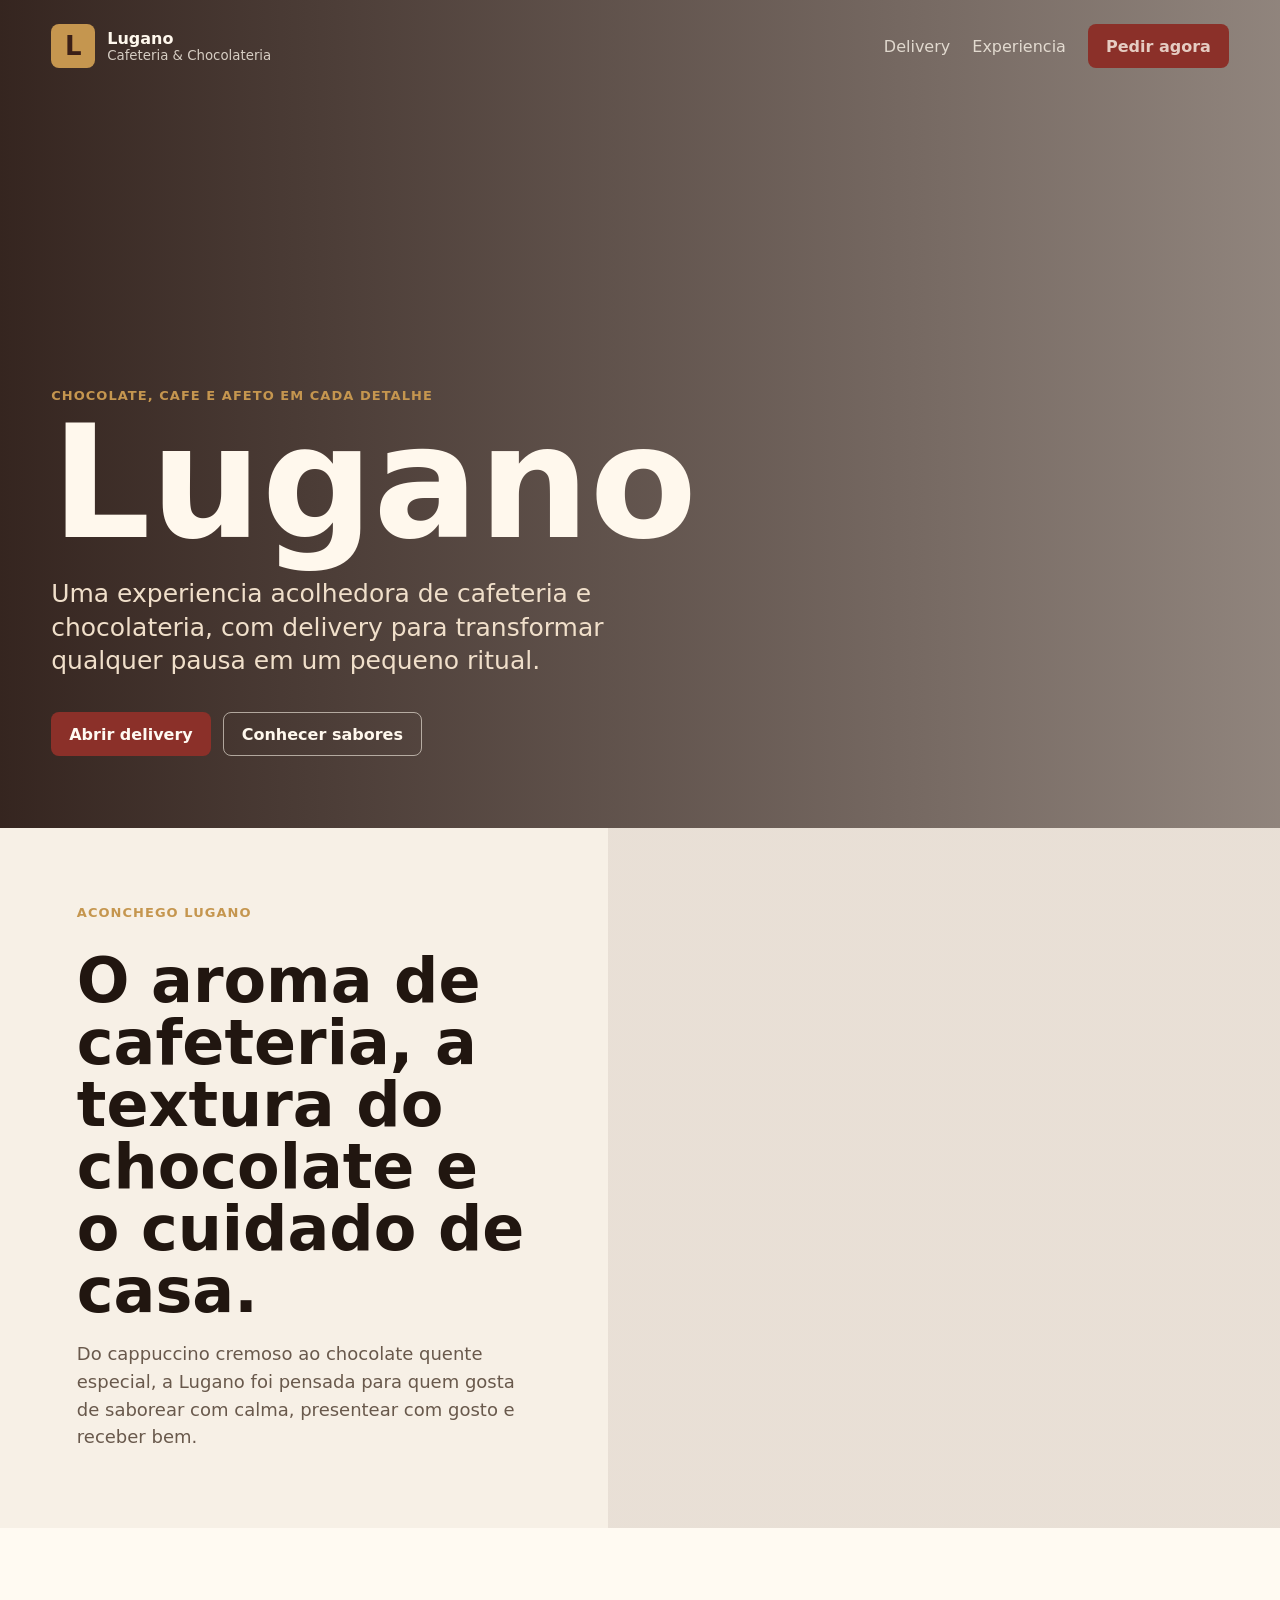
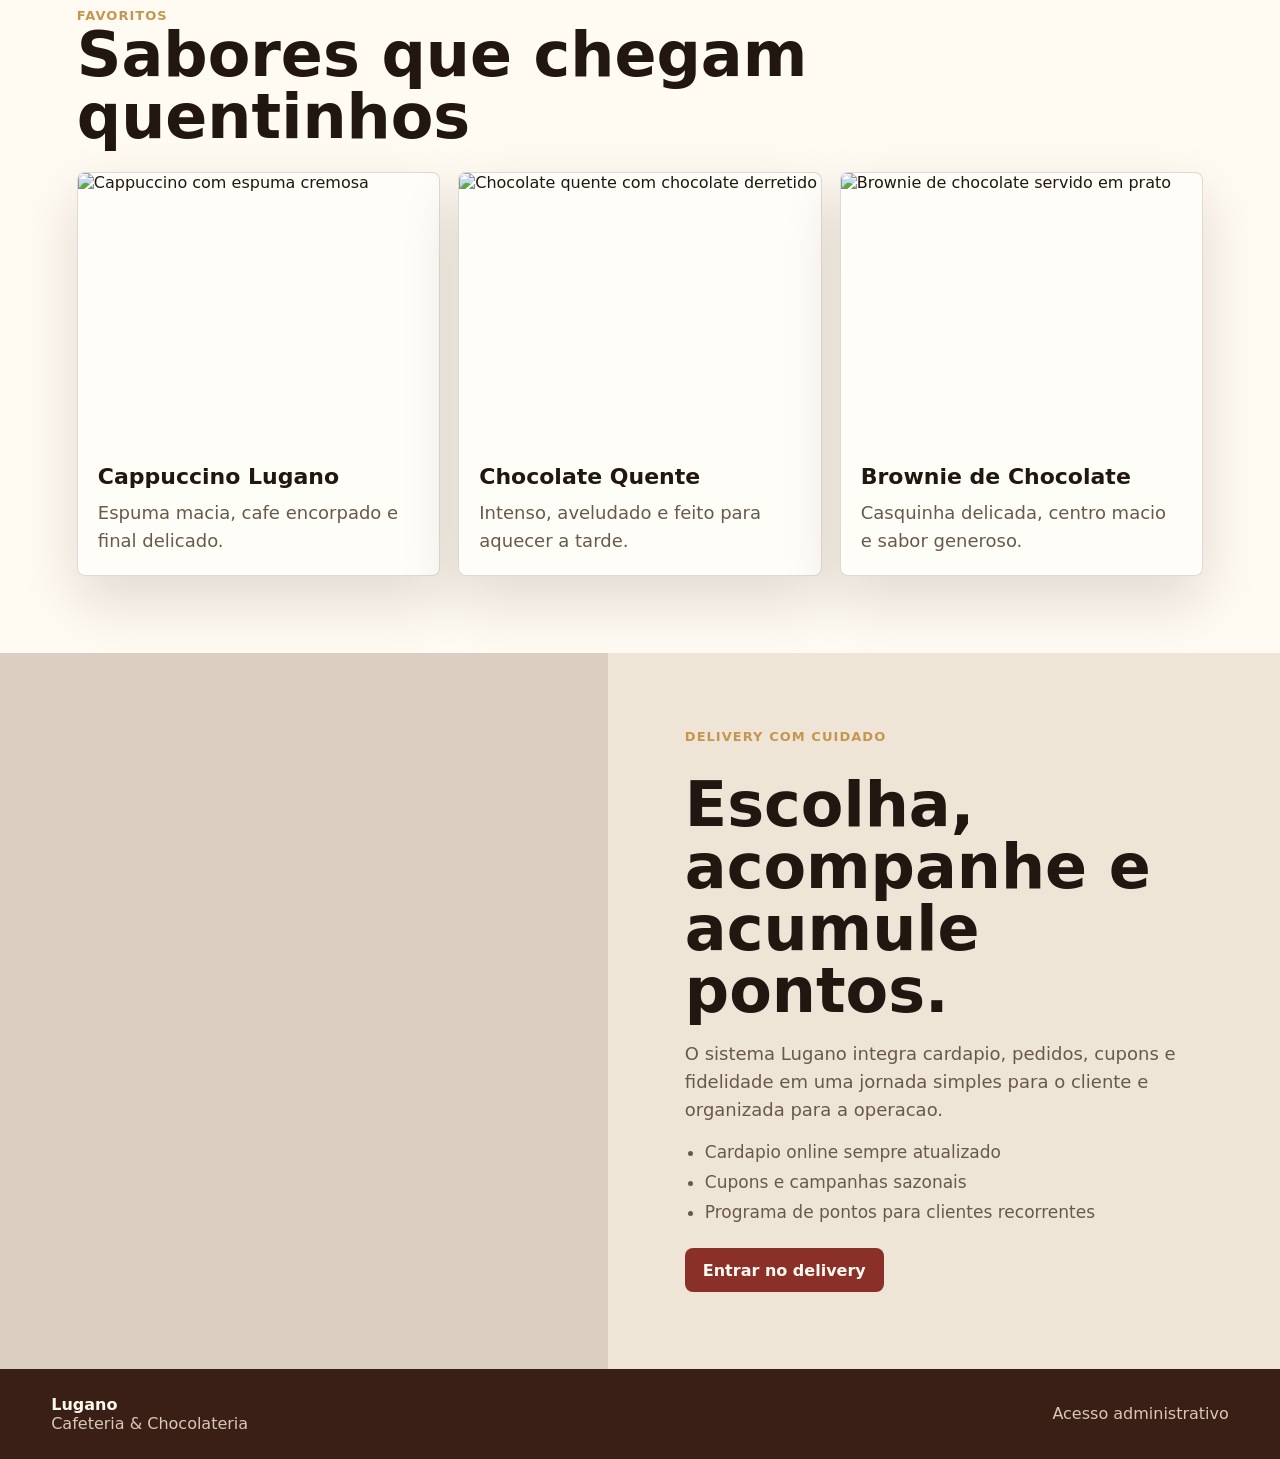
==== frontend/index.html @ a1dba2d6 "Initial Lugano CRM implementation" ====
<!doctype html>
<html lang="pt-BR">
  <head>
    <meta charset="utf-8" />
    <meta name="viewport" content="width=device-width, initial-scale=1" />
    <meta http-equiv="refresh" content="0; url=./landing/" />
    <title>Lugano</title>
  </head>
  <body>
    <p><a href="./landing/">Abrir Lugano</a></p>
  </body>
</html>
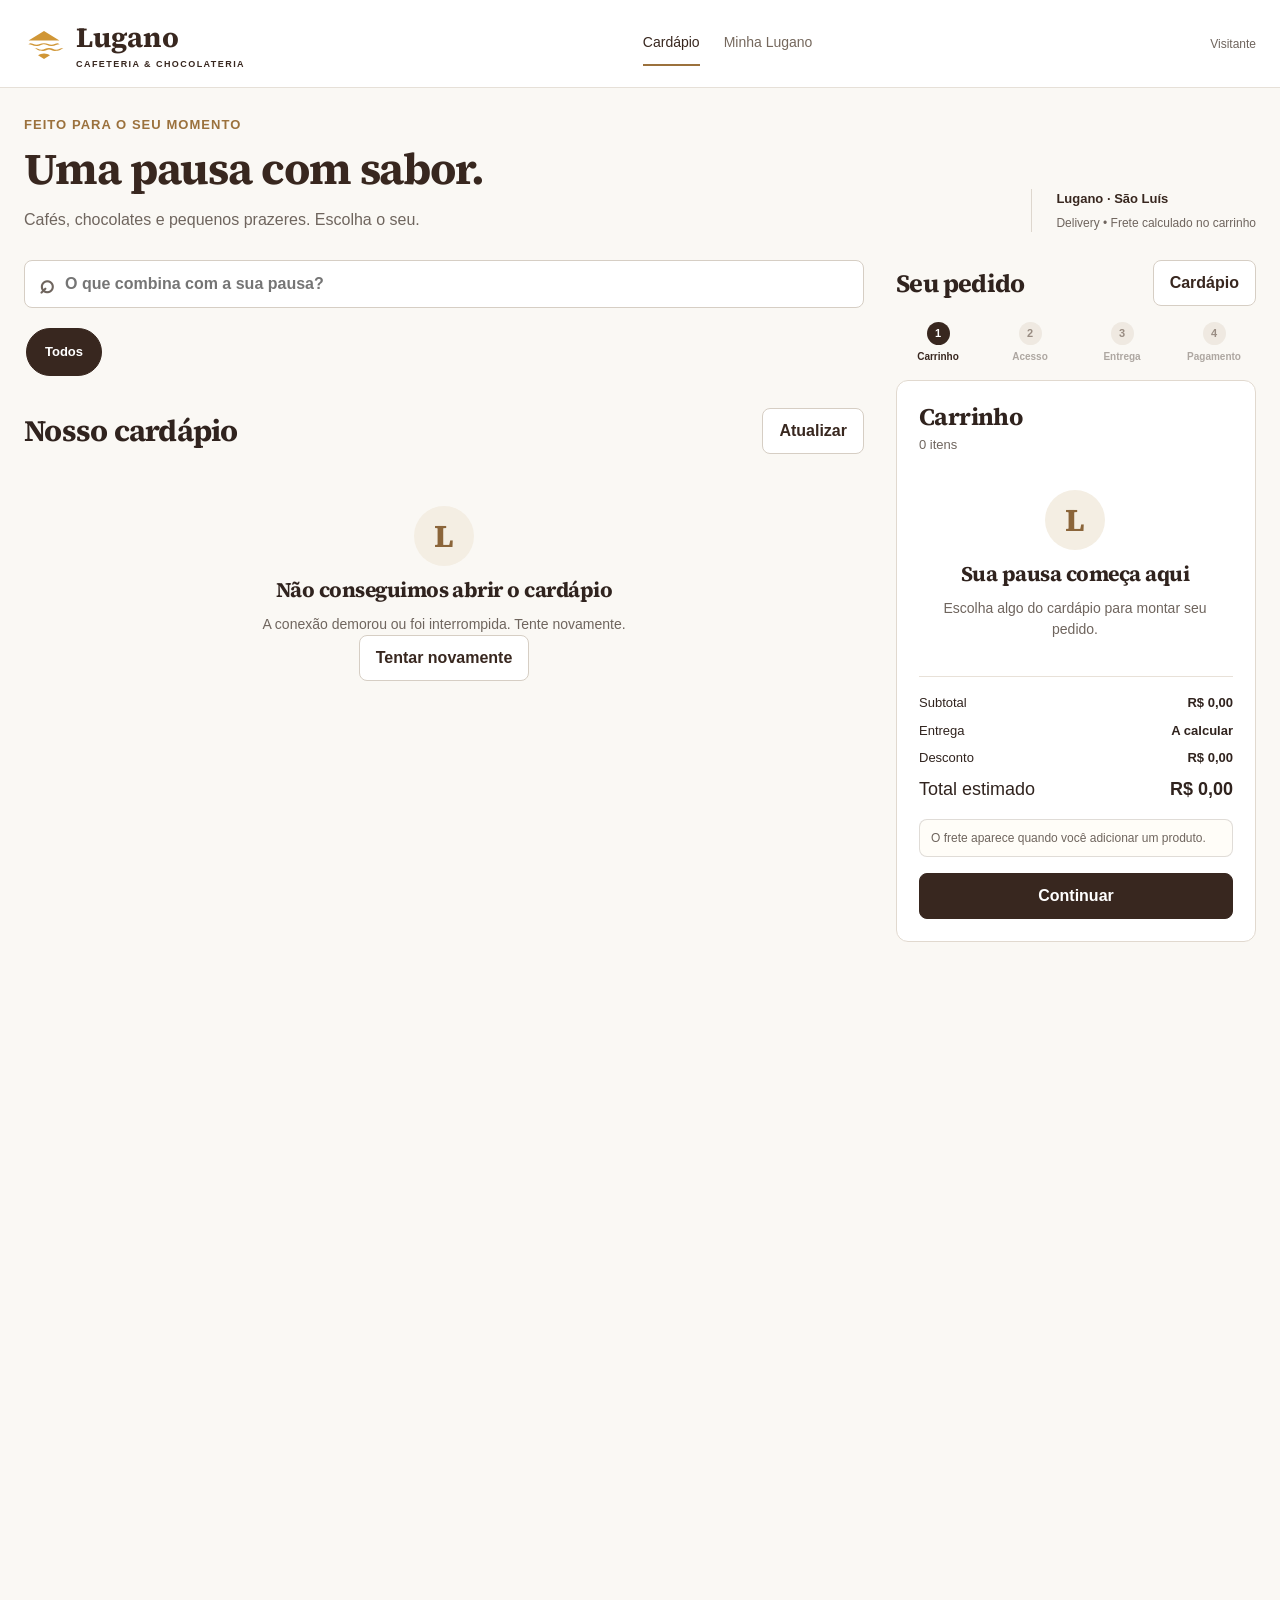
==== commit c6bd9a5d: "feat(ui): implementa roadmap premium de UI e UX" ====
--- a/frontend/index.html
+++ b/frontend/index.html
@@ -1,12 +1 @@
-<!doctype html>
-<html lang="pt-BR">
-  <head>
-    <meta charset="utf-8" />
-    <meta name="viewport" content="width=device-width, initial-scale=1" />
-    <meta http-equiv="refresh" content="0; url=./landing/" />
-    <title>Lugano</title>
-  </head>
-  <body>
-    <p><a href="./landing/">Abrir Lugano</a></p>
-  </body>
-</html>
+<!doctype html><html lang="pt-BR"><head><meta charset="utf-8"><meta name="viewport" content="width=device-width,initial-scale=1"><meta http-equiv="refresh" content="0;url=./orders/"><title>Lugano</title></head><body><a href="./orders/">Ver cardápio Lugano</a></body></html>
